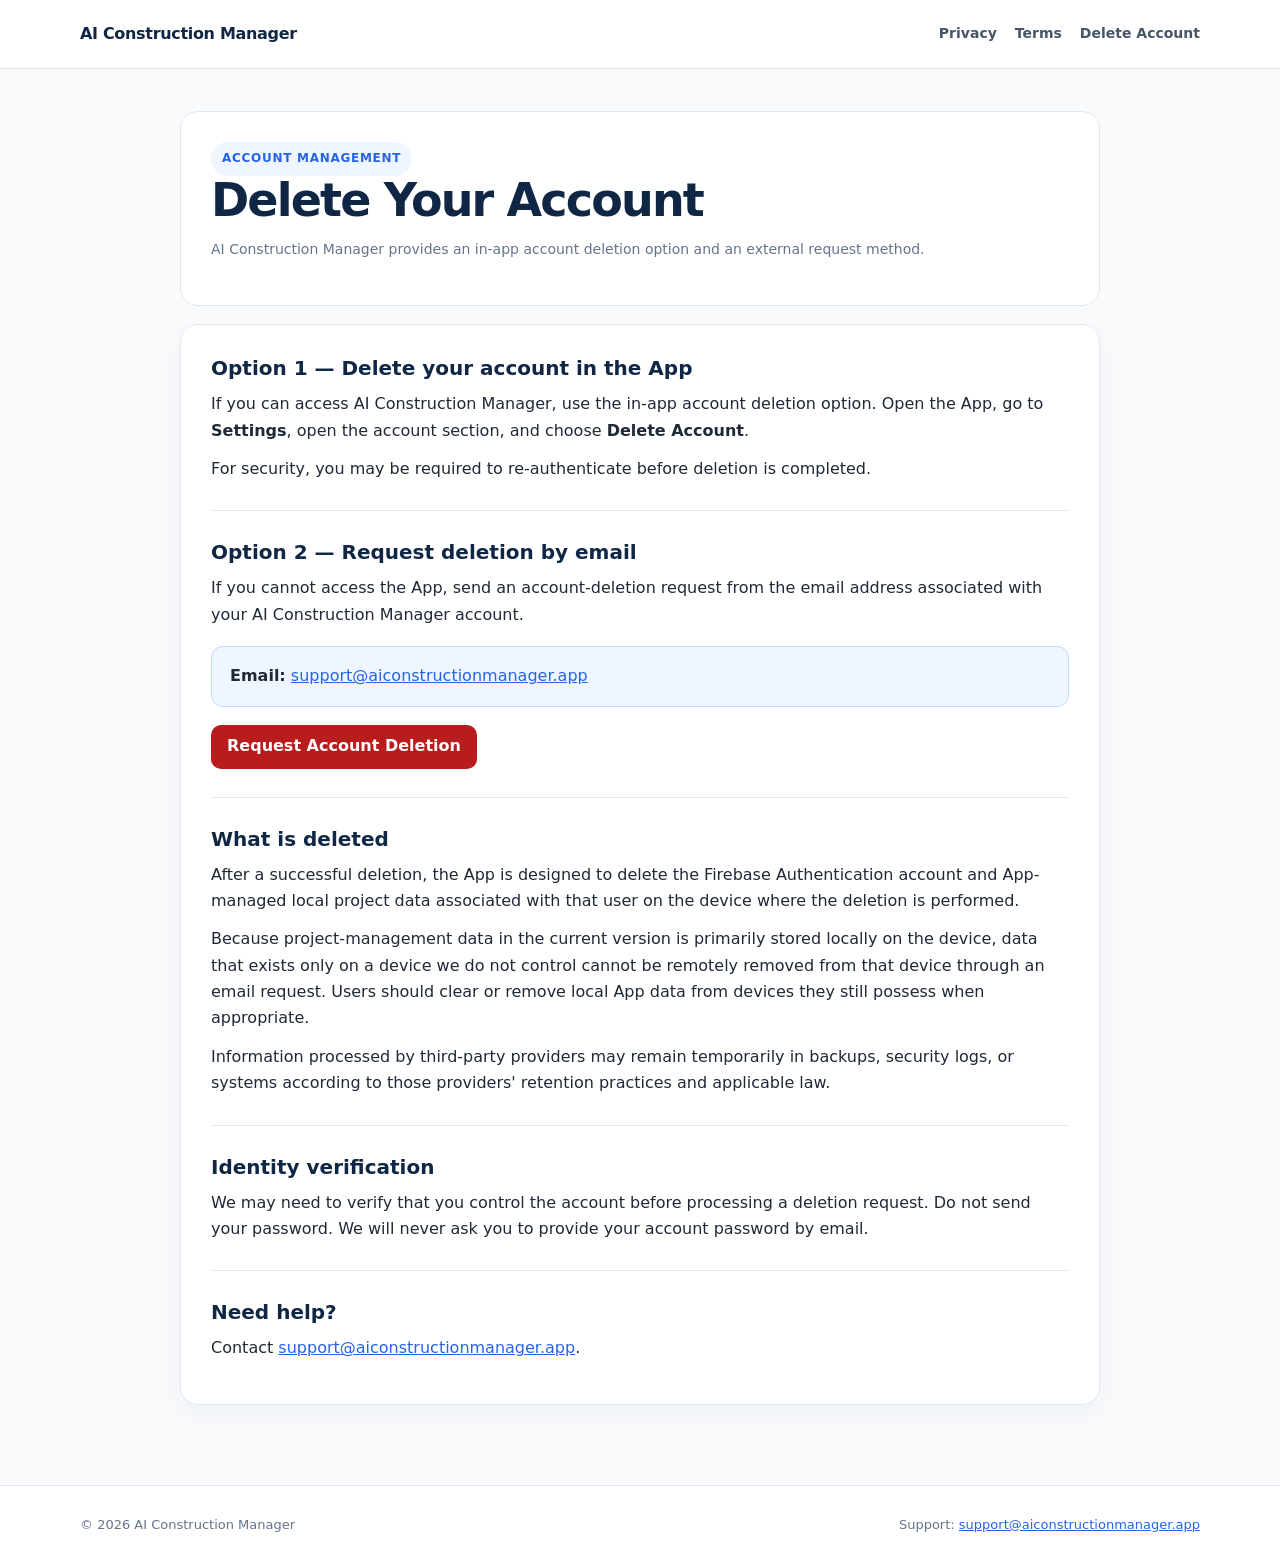
==== delete-account/index.html @ 9ade2bf7 "Create AI Construction Manager website and legal pages" ====
<!doctype html>
<html lang="en">
<head>
  <meta charset="utf-8">
  <meta name="viewport" content="width=device-width, initial-scale=1">
  <title>Delete Account | AI Construction Manager</title>
  <meta name="description" content="Request deletion of an AI Construction Manager account and associated data.">
  <link rel="stylesheet" href="../styles.css">
</head>
<body>
<header class="site-header">
  <nav class="nav" aria-label="Primary navigation">
    <a class="brand" href="../">AI Construction Manager</a>
    <div class="nav-links">
      <a href="../privacy/">Privacy</a>
      <a href="../terms/">Terms</a>
      <a href="./">Delete Account</a>
    </div>
  </nav>
</header>
<main class="legal-shell">
  <div class="legal-head">
    <span class="eyebrow">Account Management</span>
    <h1>Delete Your Account</h1>
    <p class="meta">AI Construction Manager provides an in-app account deletion option and an external request method.</p>
  </div>

  <article class="legal-card">
    <section>
      <h2>Option 1 — Delete your account in the App</h2>
      <p>If you can access AI Construction Manager, use the in-app account deletion option. Open the App, go to <strong>Settings</strong>, open the account section, and choose <strong>Delete Account</strong>.</p>
      <p>For security, you may be required to re-authenticate before deletion is completed.</p>
    </section>

    <section>
      <h2>Option 2 — Request deletion by email</h2>
      <p>If you cannot access the App, send an account-deletion request from the email address associated with your AI Construction Manager account.</p>
      <div class="notice">
        <strong>Email:</strong> <a href="mailto:support@aiconstructionmanager.app?subject=AI%20Construction%20Manager%20Account%20Deletion%20Request&body=Please%20delete%20my%20AI%20Construction%20Manager%20account.%0A%0AAccount%20email%3A%20">support@aiconstructionmanager.app</a>
      </div>
      <a class="button danger" href="mailto:support@aiconstructionmanager.app?subject=AI%20Construction%20Manager%20Account%20Deletion%20Request&body=Please%20delete%20my%20AI%20Construction%20Manager%20account.%0A%0AAccount%20email%3A%20">Request Account Deletion</a>
    </section>

    <section>
      <h2>What is deleted</h2>
      <p>After a successful deletion, the App is designed to delete the Firebase Authentication account and App-managed local project data associated with that user on the device where the deletion is performed.</p>
      <p>Because project-management data in the current version is primarily stored locally on the device, data that exists only on a device we do not control cannot be remotely removed from that device through an email request. Users should clear or remove local App data from devices they still possess when appropriate.</p>
      <p>Information processed by third-party providers may remain temporarily in backups, security logs, or systems according to those providers' retention practices and applicable law.</p>
    </section>

    <section>
      <h2>Identity verification</h2>
      <p>We may need to verify that you control the account before processing a deletion request. Do not send your password. We will never ask you to provide your account password by email.</p>
    </section>

    <section>
      <h2>Need help?</h2>
      <p>Contact <a href="mailto:support@aiconstructionmanager.app">support@aiconstructionmanager.app</a>.</p>
    </section>
  </article>
</main>
<footer class="site-footer">
  <div class="footer-inner">
    <span>© 2026 AI Construction Manager</span>
    <span>Support: <a href="mailto:support@aiconstructionmanager.app">support@aiconstructionmanager.app</a></span>
  </div>
</footer>
</body>
</html>
---- styles.css ----
:root {
  --navy: #0f2744;
  --blue: #2563eb;
  --blue-soft: #eff6ff;
  --text: #1f2937;
  --muted: #64748b;
  --border: #e2e8f0;
  --bg: #f8fafc;
  --white: #ffffff;
  --danger: #b91c1c;
}

* { box-sizing: border-box; }

html { scroll-behavior: smooth; }

body {
  margin: 0;
  font-family: Inter, ui-sans-serif, system-ui, -apple-system, BlinkMacSystemFont,
    "Segoe UI", sans-serif;
  color: var(--text);
  background: var(--bg);
  line-height: 1.65;
}

a { color: var(--blue); }

.site-header {
  background: var(--white);
  border-bottom: 1px solid var(--border);
  position: sticky;
  top: 0;
  z-index: 20;
}

.nav {
  width: min(1120px, calc(100% - 32px));
  margin: 0 auto;
  min-height: 68px;
  display: flex;
  align-items: center;
  justify-content: space-between;
  gap: 24px;
}

.brand {
  color: var(--navy);
  font-weight: 800;
  text-decoration: none;
  letter-spacing: -0.02em;
}

.nav-links {
  display: flex;
  flex-wrap: wrap;
  align-items: center;
  gap: 18px;
}

.nav-links a {
  color: #475569;
  text-decoration: none;
  font-size: 14px;
  font-weight: 600;
}

.nav-links a:hover { color: var(--blue); }

.hero {
  width: min(1120px, calc(100% - 32px));
  margin: 0 auto;
  padding: 86px 0 62px;
}

.eyebrow {
  display: inline-block;
  padding: 7px 11px;
  border-radius: 999px;
  background: var(--blue-soft);
  color: var(--blue);
  font-size: 12px;
  font-weight: 800;
  letter-spacing: .06em;
  text-transform: uppercase;
}

h1 {
  margin: 18px 0 16px;
  color: var(--navy);
  font-size: clamp(36px, 6vw, 62px);
  line-height: 1.05;
  letter-spacing: -0.04em;
}

.hero p {
  max-width: 760px;
  font-size: 18px;
  color: var(--muted);
  margin: 0;
}

.cards {
  width: min(1120px, calc(100% - 32px));
  margin: 0 auto 80px;
  display: grid;
  grid-template-columns: repeat(3, 1fr);
  gap: 18px;
}

.card {
  background: var(--white);
  border: 1px solid var(--border);
  border-radius: 18px;
  padding: 26px;
  box-shadow: 0 10px 30px rgba(15, 39, 68, 0.05);
}

.card h2 {
  margin: 0 0 10px;
  color: var(--navy);
  font-size: 20px;
}

.card p {
  color: var(--muted);
  margin: 0 0 18px;
}

.button {
  display: inline-flex;
  align-items: center;
  justify-content: center;
  min-height: 44px;
  padding: 0 16px;
  border-radius: 10px;
  background: var(--blue);
  color: white;
  text-decoration: none;
  font-weight: 750;
  border: 0;
}

.button.secondary {
  background: var(--white);
  color: var(--blue);
  border: 1px solid #bfdbfe;
}

.button.danger {
  background: var(--danger);
}

.legal-shell {
  width: min(920px, calc(100% - 32px));
  margin: 42px auto 80px;
}

.legal-head {
  background: var(--white);
  border: 1px solid var(--border);
  border-radius: 18px;
  padding: 30px;
  margin-bottom: 18px;
}

.legal-head h1 {
  font-size: clamp(30px, 5vw, 46px);
  margin: 0 0 12px;
}

.meta {
  color: var(--muted);
  font-size: 14px;
}

.legal-card {
  background: var(--white);
  border: 1px solid var(--border);
  border-radius: 18px;
  padding: 30px;
  box-shadow: 0 10px 30px rgba(15, 39, 68, 0.04);
}

.legal-card section + section {
  border-top: 1px solid var(--border);
  margin-top: 28px;
  padding-top: 28px;
}

.legal-card h2 {
  color: var(--navy);
  font-size: 20px;
  line-height: 1.3;
  margin: 0 0 10px;
}

.legal-card p { margin: 0 0 12px; }
.legal-card ul { margin: 8px 0 14px 20px; padding: 0; }

.notice {
  padding: 16px 18px;
  border-radius: 12px;
  background: var(--blue-soft);
  border: 1px solid #bfdbfe;
  margin: 18px 0;
}

.warning {
  padding: 16px 18px;
  border-radius: 12px;
  background: #fff7ed;
  border: 1px solid #fed7aa;
  margin: 18px 0;
}

.site-footer {
  border-top: 1px solid var(--border);
  background: var(--white);
}

.footer-inner {
  width: min(1120px, calc(100% - 32px));
  margin: 0 auto;
  padding: 28px 0;
  color: var(--muted);
  font-size: 13px;
  display: flex;
  justify-content: space-between;
  gap: 18px;
  flex-wrap: wrap;
}

@media (max-width: 820px) {
  .nav {
    align-items: flex-start;
    flex-direction: column;
    padding: 16px 0;
  }
  .nav-links { gap: 12px 16px; }
  .cards { grid-template-columns: 1fr; }
  .hero { padding-top: 58px; }
  .legal-head, .legal-card { padding: 22px; }
}
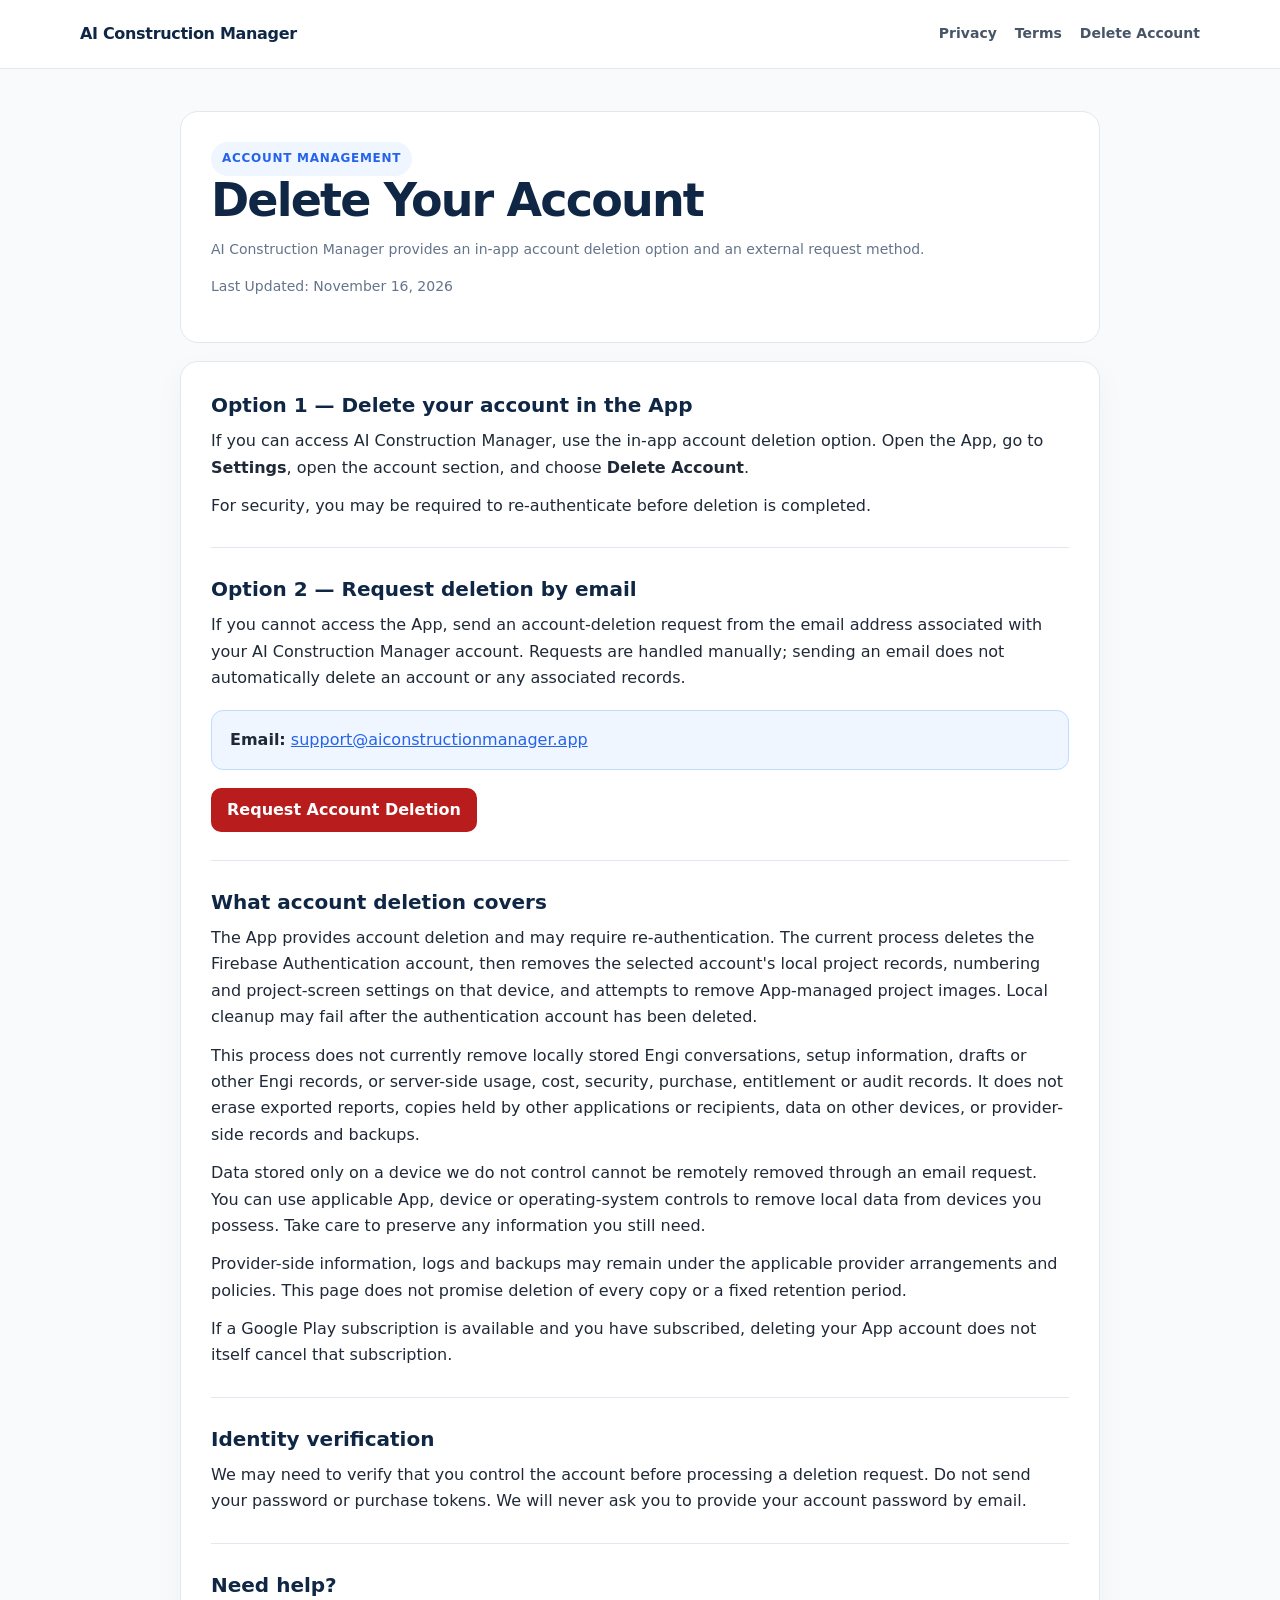
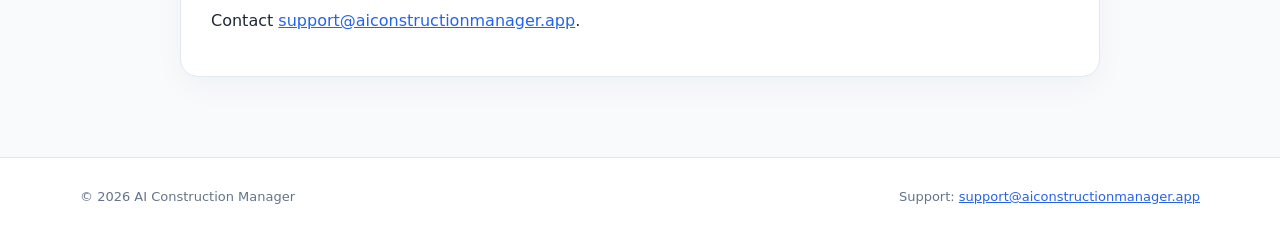
==== commit 4ce1b783: "docs: update privacy terms and deletion disclosures" ====
--- a/delete-account/index.html
+++ b/delete-account/index.html
@@ -23,6 +23,7 @@
     <span class="eyebrow">Account Management</span>
     <h1>Delete Your Account</h1>
     <p class="meta">AI Construction Manager provides an in-app account deletion option and an external request method.</p>
+    <p class="meta">Last Updated: November 16, 2026</p>
   </div>
 
   <article class="legal-card">
@@ -34,7 +35,7 @@
 
     <section>
       <h2>Option 2 — Request deletion by email</h2>
-      <p>If you cannot access the App, send an account-deletion request from the email address associated with your AI Construction Manager account.</p>
+      <p>If you cannot access the App, send an account-deletion request from the email address associated with your AI Construction Manager account. Requests are handled manually; sending an email does not automatically delete an account or any associated records.</p>
       <div class="notice">
         <strong>Email:</strong> <a href="mailto:support@aiconstructionmanager.app?subject=AI%20Construction%20Manager%20Account%20Deletion%20Request&body=Please%20delete%20my%20AI%20Construction%20Manager%20account.%0A%0AAccount%20email%3A%20">support@aiconstructionmanager.app</a>
       </div>
@@ -42,15 +43,17 @@
     </section>
 
     <section>
-      <h2>What is deleted</h2>
-      <p>After a successful deletion, the App is designed to delete the Firebase Authentication account and App-managed local project data associated with that user on the device where the deletion is performed.</p>
-      <p>Because project-management data in the current version is primarily stored locally on the device, data that exists only on a device we do not control cannot be remotely removed from that device through an email request. Users should clear or remove local App data from devices they still possess when appropriate.</p>
-      <p>Information processed by third-party providers may remain temporarily in backups, security logs, or systems according to those providers' retention practices and applicable law.</p>
+      <h2>What account deletion covers</h2>
+      <p>The App provides account deletion and may require re-authentication. The current process deletes the Firebase Authentication account, then removes the selected account&#x27;s local project records, numbering and project-screen settings on that device, and attempts to remove App-managed project images. Local cleanup may fail after the authentication account has been deleted.</p>
+      <p>This process does not currently remove locally stored Engi conversations, setup information, drafts or other Engi records, or server-side usage, cost, security, purchase, entitlement or audit records. It does not erase exported reports, copies held by other applications or recipients, data on other devices, or provider-side records and backups.</p>
+      <p>Data stored only on a device we do not control cannot be remotely removed through an email request. You can use applicable App, device or operating-system controls to remove local data from devices you possess. Take care to preserve any information you still need.</p>
+      <p>Provider-side information, logs and backups may remain under the applicable provider arrangements and policies. This page does not promise deletion of every copy or a fixed retention period.</p>
+      <p>If a Google Play subscription is available and you have subscribed, deleting your App account does not itself cancel that subscription.</p>
     </section>
 
     <section>
       <h2>Identity verification</h2>
-      <p>We may need to verify that you control the account before processing a deletion request. Do not send your password. We will never ask you to provide your account password by email.</p>
+      <p>We may need to verify that you control the account before processing a deletion request. Do not send your password or purchase tokens. We will never ask you to provide your account password by email.</p>
     </section>
 
     <section>
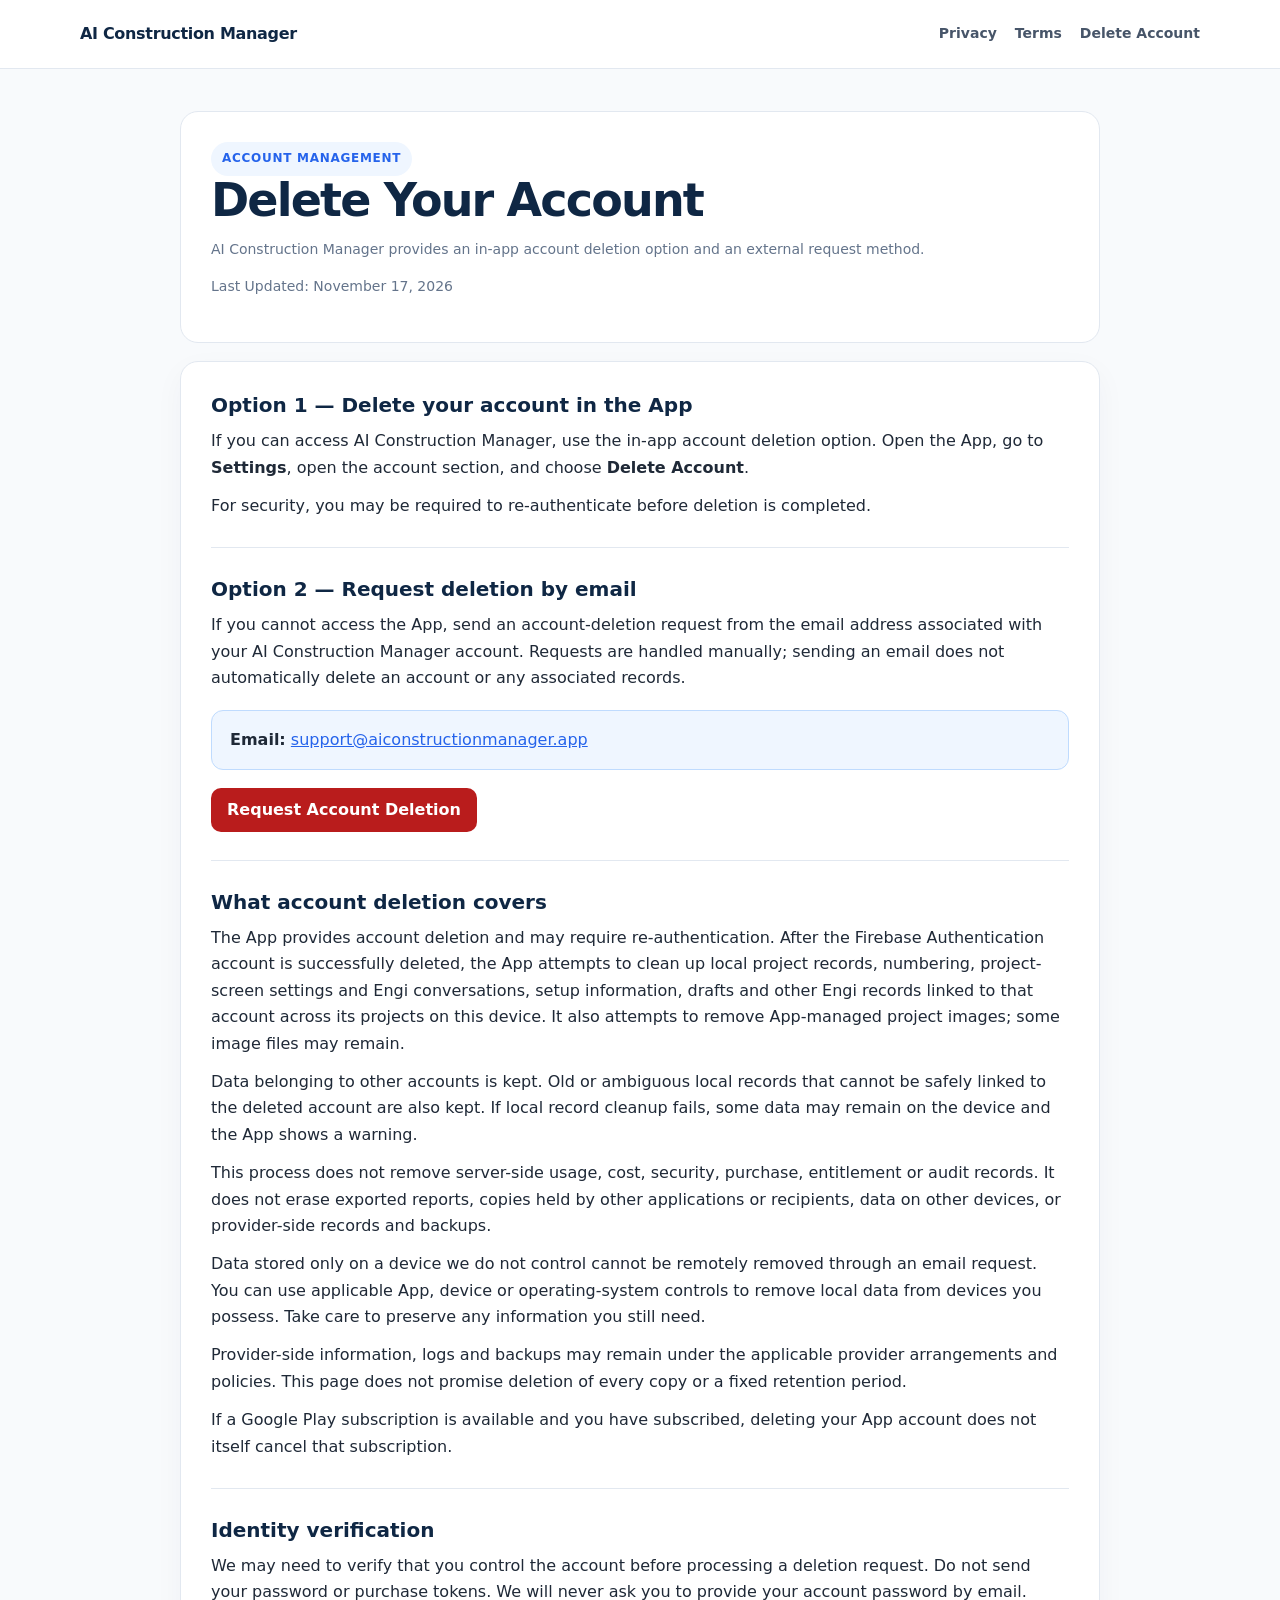
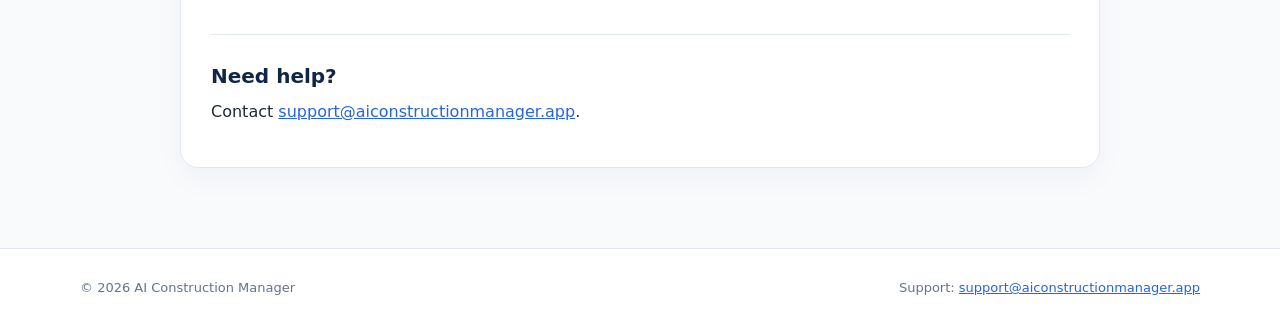
==== commit f7518035: "docs: align deletion disclosures with local cleanup" ====
--- a/delete-account/index.html
+++ b/delete-account/index.html
@@ -23,7 +23,7 @@
     <span class="eyebrow">Account Management</span>
     <h1>Delete Your Account</h1>
     <p class="meta">AI Construction Manager provides an in-app account deletion option and an external request method.</p>
-    <p class="meta">Last Updated: November 16, 2026</p>
+    <p class="meta">Last Updated: November 17, 2026</p>
   </div>
 
   <article class="legal-card">
@@ -44,8 +44,9 @@
 
     <section>
       <h2>What account deletion covers</h2>
-      <p>The App provides account deletion and may require re-authentication. The current process deletes the Firebase Authentication account, then removes the selected account&#x27;s local project records, numbering and project-screen settings on that device, and attempts to remove App-managed project images. Local cleanup may fail after the authentication account has been deleted.</p>
-      <p>This process does not currently remove locally stored Engi conversations, setup information, drafts or other Engi records, or server-side usage, cost, security, purchase, entitlement or audit records. It does not erase exported reports, copies held by other applications or recipients, data on other devices, or provider-side records and backups.</p>
+      <p>The App provides account deletion and may require re-authentication. After the Firebase Authentication account is successfully deleted, the App attempts to clean up local project records, numbering, project-screen settings and Engi conversations, setup information, drafts and other Engi records linked to that account across its projects on this device. It also attempts to remove App-managed project images; some image files may remain.</p>
+      <p>Data belonging to other accounts is kept. Old or ambiguous local records that cannot be safely linked to the deleted account are also kept. If local record cleanup fails, some data may remain on the device and the App shows a warning.</p>
+      <p>This process does not remove server-side usage, cost, security, purchase, entitlement or audit records. It does not erase exported reports, copies held by other applications or recipients, data on other devices, or provider-side records and backups.</p>
       <p>Data stored only on a device we do not control cannot be remotely removed through an email request. You can use applicable App, device or operating-system controls to remove local data from devices you possess. Take care to preserve any information you still need.</p>
       <p>Provider-side information, logs and backups may remain under the applicable provider arrangements and policies. This page does not promise deletion of every copy or a fixed retention period.</p>
       <p>If a Google Play subscription is available and you have subscribed, deleting your App account does not itself cancel that subscription.</p>
